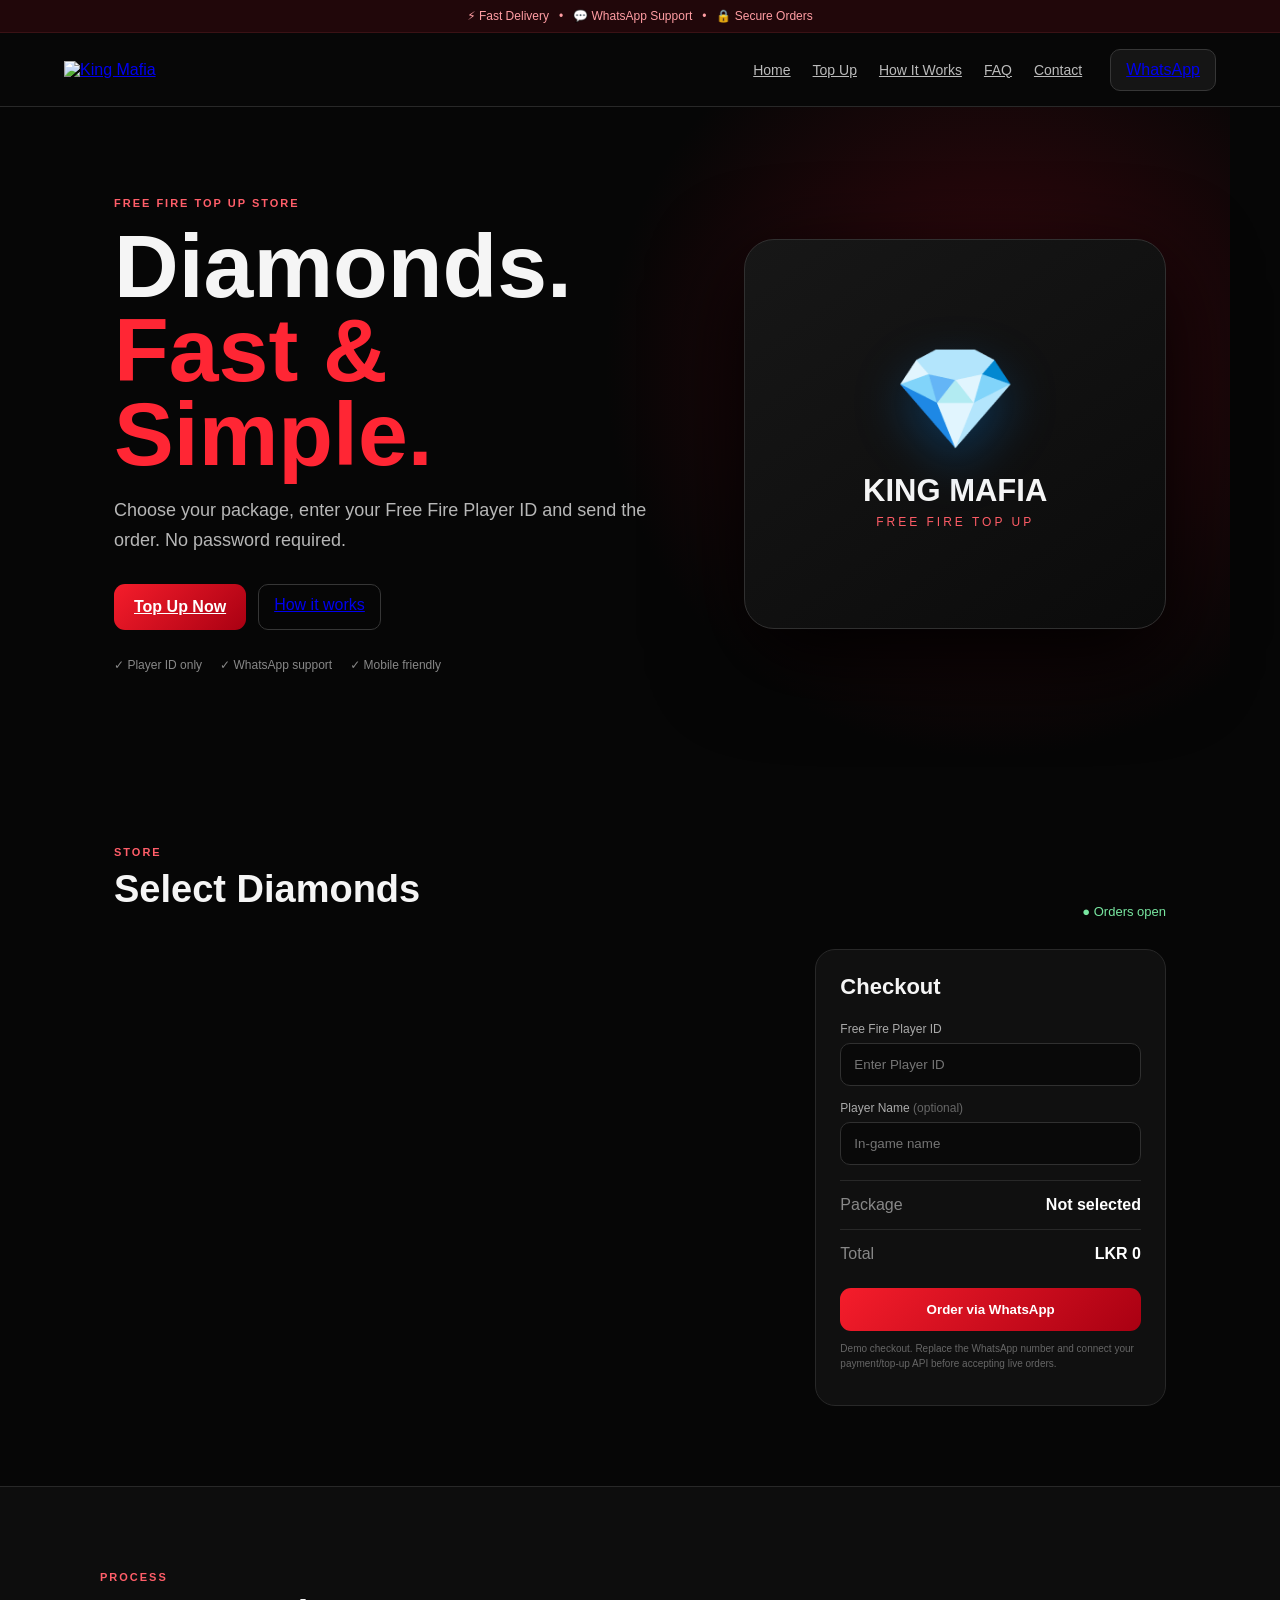
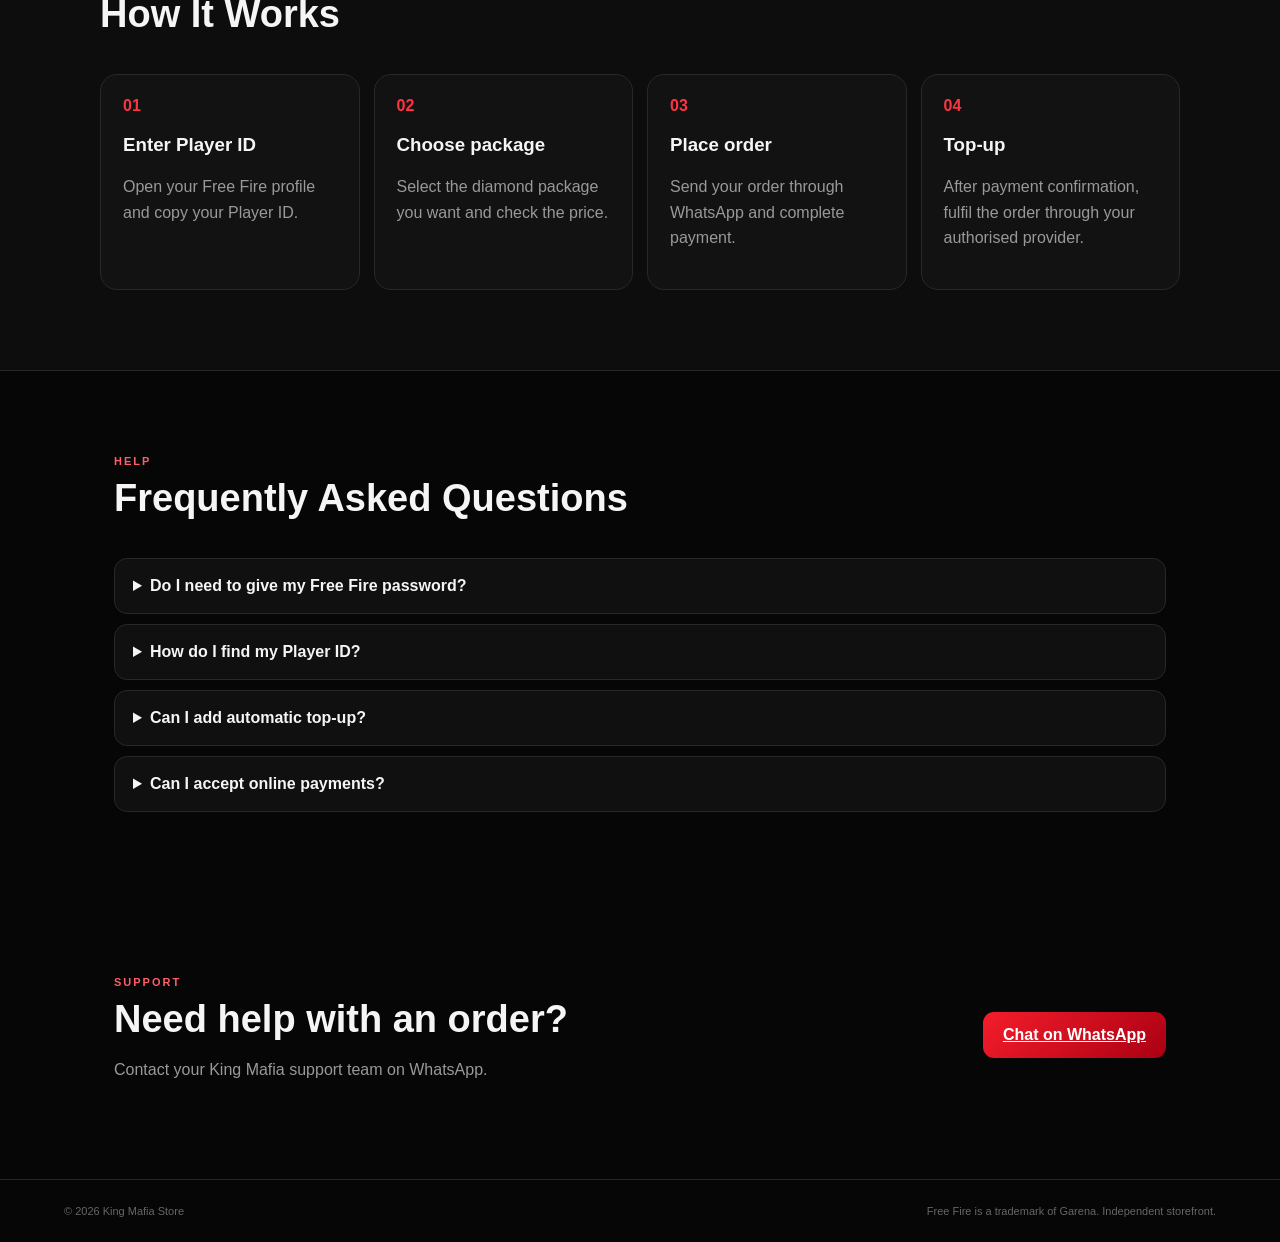
==== index.html @ d9c5e910 "Add files via upload" ====
<!doctype html>
<html lang="en">
<head>
<meta charset="utf-8"><meta name="viewport" content="width=device-width,initial-scale=1">
<title>King Mafia Store | Free Fire Top Up</title>
<meta name="description" content="King Mafia Store - Free Fire diamond top up. Fast ordering and WhatsApp support.">
<link rel="stylesheet" href="style.css">
</head>
<body>
<div class="topbar">⚡ Fast Delivery &nbsp; • &nbsp; 💬 WhatsApp Support &nbsp; • &nbsp; 🔒 Secure Orders</div>
<header>
  <a href="#home" class="logo"><img src="assets/logo.png" alt="King Mafia"></a>
  <nav><a href="#home">Home</a><a href="#topup">Top Up</a><a href="#how">How It Works</a><a href="#faq">FAQ</a><a href="#contact">Contact</a></nav>
  <a class="wa" href="https://wa.me/94700000000" target="_blank">WhatsApp</a>
</header>

<main>
<section id="home" class="hero">
  <div class="hero-copy">
    <div class="badge">FREE FIRE TOP UP STORE</div>
    <h1>Diamonds.<br><span>Fast & Simple.</span></h1>
    <p>Choose your package, enter your Free Fire Player ID and send the order. No password required.</p>
    <div class="hero-actions"><a class="btn" href="#topup">Top Up Now</a><a class="ghost" href="#how">How it works</a></div>
    <div class="trust"><span>✓ Player ID only</span><span>✓ WhatsApp support</span><span>✓ Mobile friendly</span></div>
  </div>
  <div class="hero-art"><div class="diamond">💎</div><div class="art-title">KING MAFIA</div><div class="art-sub">FREE FIRE TOP UP</div></div>
</section>

<section id="topup" class="section">
  <div class="heading"><div><small>STORE</small><h2>Select Diamonds</h2></div><div class="status">● Orders open</div></div>
  <div class="store-grid">
    <div id="packages" class="packages"></div>
    <aside class="checkout">
      <h3>Checkout</h3>
      <label>Free Fire Player ID<input id="playerId" placeholder="Enter Player ID" inputmode="numeric"></label>
      <label>Player Name <span>(optional)</span><input id="playerName" placeholder="In-game name"></label>
      <div class="selected"><span>Package</span><strong id="chosen">Not selected</strong></div>
      <div class="selected"><span>Total</span><strong id="price">LKR 0</strong></div>
      <button id="order" class="btn wide">Order via WhatsApp</button>
      <p class="tiny">Demo checkout. Replace the WhatsApp number and connect your payment/top-up API before accepting live orders.</p>
    </aside>
  </div>
</section>

<section id="how" class="section dark">
  <div class="heading"><div><small>PROCESS</small><h2>How It Works</h2></div></div>
  <div class="steps">
    <div><b>01</b><h3>Enter Player ID</h3><p>Open your Free Fire profile and copy your Player ID.</p></div>
    <div><b>02</b><h3>Choose package</h3><p>Select the diamond package you want and check the price.</p></div>
    <div><b>03</b><h3>Place order</h3><p>Send your order through WhatsApp and complete payment.</p></div>
    <div><b>04</b><h3>Top-up</h3><p>After payment confirmation, fulfil the order through your authorised provider.</p></div>
  </div>
</section>

<section id="faq" class="section">
  <div class="heading"><div><small>HELP</small><h2>Frequently Asked Questions</h2></div></div>
  <div class="faq">
    <details><summary>Do I need to give my Free Fire password?</summary><p>No. The demo flow only asks for the Player ID. Never ask customers for their password.</p></details>
    <details><summary>How do I find my Player ID?</summary><p>Open Free Fire, open your profile and copy the numeric Player ID shown there.</p></details>
    <details><summary>Can I add automatic top-up?</summary><p>Yes. A legitimate top-up provider API can be connected to the backend after the website is ready.</p></details>
    <details><summary>Can I accept online payments?</summary><p>Yes. A supported payment gateway can be added after the business/payment account is set up.</p></details>
  </div>
</section>

<section id="contact" class="contact">
  <div><small>SUPPORT</small><h2>Need help with an order?</h2><p>Contact your King Mafia support team on WhatsApp.</p></div>
  <a class="btn" href="https://wa.me/94700000000" target="_blank">Chat on WhatsApp</a>
</section>
</main>
<footer><div>© 2026 King Mafia Store</div><div>Free Fire is a trademark of Garena. Independent storefront.</div></footer>
<script src="script.js"></script>
</body></html>
---- style.css ----
:root{--bg:#060606;--panel:#101010;--panel2:#151515;--text:#f5f5f5;--muted:#a0a0a0;--red:#f51d2b;--red2:#a90012;--line:#282828}
*{box-sizing:border-box}html{scroll-behavior:smooth}body{margin:0;background:var(--bg);color:var(--text);font-family:Inter,Arial,system-ui,sans-serif}.topbar{text-align:center;background:#21070a;color:#ff9da3;padding:9px;font-size:12px;border-bottom:1px solid #3a1215}header{height:74px;position:sticky;top:0;z-index:20;display:flex;align-items:center;gap:28px;padding:0 5%;background:#080808eF;border-bottom:1px solid var(--line);backdrop-filter:blur(12px)}.logo img{width:135px;height:58px;object-fit:contain}nav{display:flex;gap:22px;margin-left:auto}nav a{color:#bbb;font-size:14px}nav a:hover{color:#fff}.wa,.ghost{border:1px solid #363636;border-radius:10px;padding:11px 15px}.wa{background:#151515}.hero{min-height:650px;max-width:1180px;margin:auto;padding:90px 5%;display:grid;grid-template-columns:1.15fr .85fr;gap:60px;align-items:center;background:radial-gradient(circle at 80% 40%,#3b080e 0,transparent 38%)}.badge,small{font-size:11px;letter-spacing:2px;color:#ff5e69;font-weight:800}.hero h1{font-size:clamp(52px,7vw,90px);line-height:.94;margin:15px 0}.hero h1 span{color:#ff2634}.hero p{font-size:18px;color:#b7b7b7;line-height:1.7;max-width:620px}.hero-actions{display:flex;gap:12px;margin:28px 0}.btn{display:inline-block;border:0;background:linear-gradient(135deg,var(--red),var(--red2));color:#fff;padding:14px 20px;border-radius:11px;font-weight:800;cursor:pointer}.trust{display:flex;flex-wrap:wrap;gap:18px;color:#888;font-size:12px}.hero-art{height:390px;border:1px solid #303030;border-radius:30px;background:linear-gradient(145deg,#171717,#0b0b0b);display:grid;place-content:center;text-align:center;box-shadow:0 30px 90px #000}.diamond{font-size:100px;filter:drop-shadow(0 20px 25px #008cff44)}.art-title{font-weight:900;font-size:31px;margin-top:15px}.art-sub{font-size:12px;color:#ff5d67;letter-spacing:3px;margin-top:6px}.section{max-width:1180px;margin:auto;padding:80px 5%}.dark{max-width:none;background:#0d0d0d;border-block:1px solid var(--line)}.dark>*{max-width:1080px;margin-left:auto;margin-right:auto}.heading{display:flex;justify-content:space-between;align-items:end;margin-bottom:30px}.heading h2{font-size:38px;margin:8px 0}.status{color:#78e6a0;font-size:13px}.store-grid{display:grid;grid-template-columns:1.55fr .8fr;gap:22px}.packages{display:grid;grid-template-columns:repeat(2,1fr);gap:14px}.pkg{border:1px solid var(--line);background:var(--panel);padding:22px;border-radius:17px;cursor:pointer;transition:.18s}.pkg:hover,.pkg.active{border-color:#ff3a46;background:#151515;transform:translateY(-2px)}.pkg .d{font-size:22px;font-weight:900}.pkg .p{color:#ff626b;font-weight:800;margin-top:8px}.pkg .label{float:right;font-size:10px;padding:5px 8px;background:#2b0d11;border-radius:99px;color:#ff7981}.checkout{background:var(--panel);border:1px solid var(--line);border-radius:20px;padding:24px;height:max-content;position:sticky;top:92px}.checkout h3{margin-top:0;font-size:22px}.checkout label{display:block;color:#aaa;font-size:12px;margin:15px 0}.checkout label span{color:#666}.checkout input{display:block;width:100%;margin-top:7px;background:#090909;border:1px solid #303030;border-radius:10px;padding:13px;color:#fff;outline:none}.checkout input:focus{border-color:#ff3945}.selected{display:flex;justify-content:space-between;padding:15px 0;border-top:1px solid var(--line);color:#888}.selected strong{color:#fff;text-align:right}.wide{width:100%;margin-top:10px}.tiny{font-size:10px;line-height:1.5;color:#666}.steps{display:grid;grid-template-columns:repeat(4,1fr);gap:14px}.steps div{border:1px solid var(--line);background:#121212;border-radius:17px;padding:22px}.steps b{color:#ff3441}.steps p,.contact p{color:#999;line-height:1.6}.faq{display:grid;gap:10px}.faq details{border:1px solid var(--line);background:#101010;border-radius:13px;padding:18px}.faq summary{cursor:pointer;font-weight:700}.faq p{color:#999;line-height:1.6}.contact{max-width:1180px;margin:auto;padding:80px 5%;display:flex;justify-content:space-between;align-items:center;gap:25px}.contact h2{font-size:38px;margin:8px 0}.contact .btn{white-space:nowrap}footer{padding:25px 5%;border-top:1px solid var(--line);display:flex;justify-content:space-between;color:#666;font-size:11px;gap:15px}
@media(max-width:850px){header{padding:0 4%;gap:10px}nav{display:none}.wa{margin-left:auto}.hero{grid-template-columns:1fr;padding-top:55px}.hero-art{height:260px}.store-grid{grid-template-columns:1fr}.checkout{position:static}.packages{grid-template-columns:1fr}.steps{grid-template-columns:1fr 1fr}.contact{flex-direction:column;align-items:flex-start}footer{flex-direction:column}}
@media(max-width:520px){.steps{grid-template-columns:1fr}.hero h1{font-size:52px}.section{padding:60px 5%}.heading{align-items:flex-start;gap:10px;flex-direction:column}}
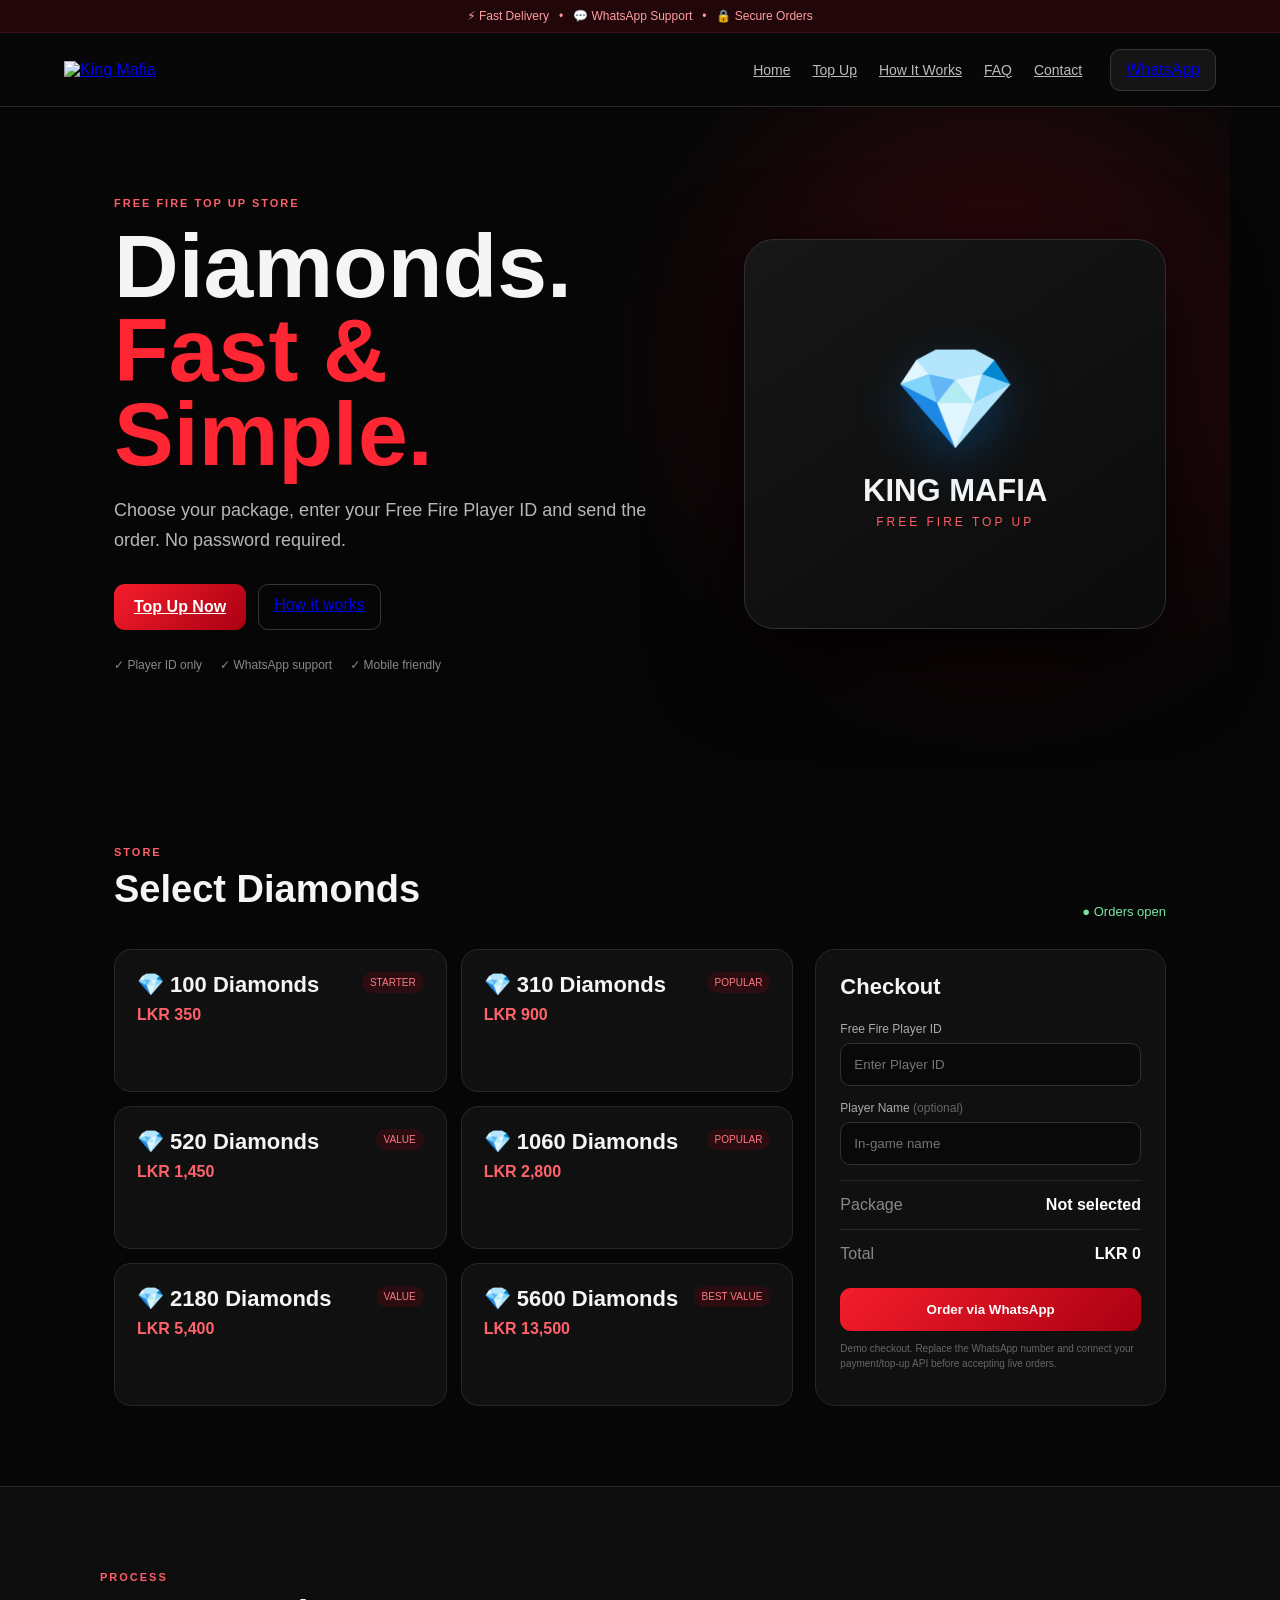
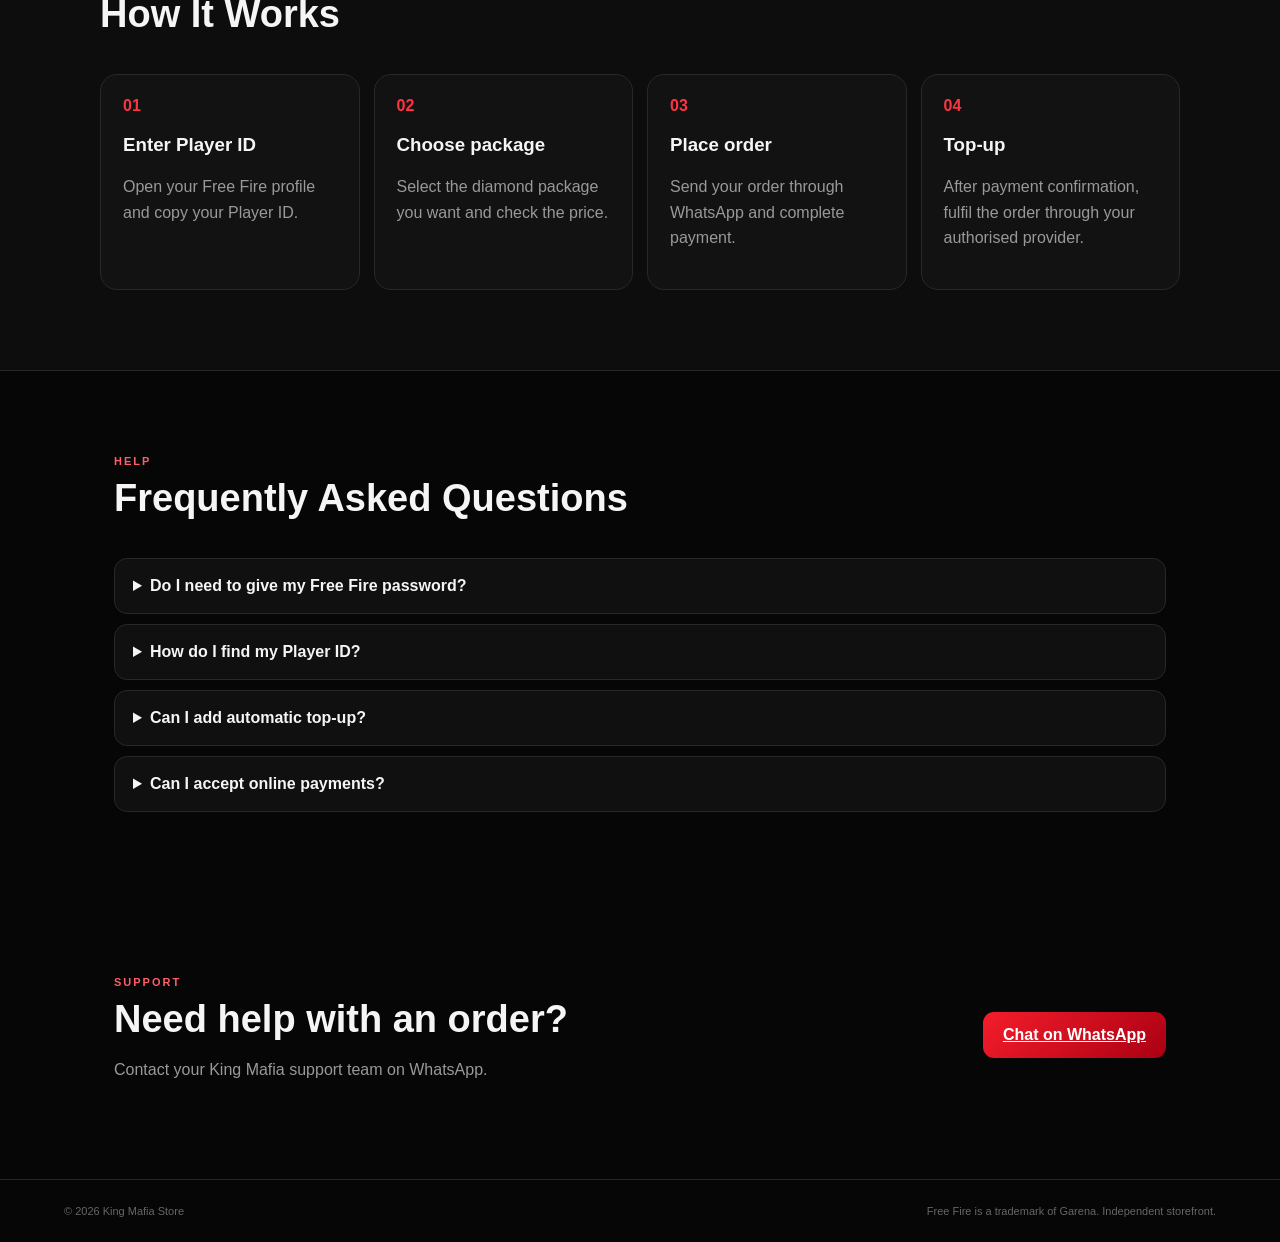
==== commit deb1c8ec: "Add files via upload" ====
--- a/index.html
+++ b/index.html
@@ -11,7 +11,7 @@
 <header>
   <a href="#home" class="logo"><img src="assets/logo.png" alt="King Mafia"></a>
   <nav><a href="#home">Home</a><a href="#topup">Top Up</a><a href="#how">How It Works</a><a href="#faq">FAQ</a><a href="#contact">Contact</a></nav>
-  <a class="wa" href="https://wa.me/94700000000" target="_blank">WhatsApp</a>
+  <a class="wa" href="https://wa.me/94779112195" target="_blank">WhatsApp</a>
 </header>
 
 <main>
@@ -64,7 +64,7 @@
 
 <section id="contact" class="contact">
   <div><small>SUPPORT</small><h2>Need help with an order?</h2><p>Contact your King Mafia support team on WhatsApp.</p></div>
-  <a class="btn" href="https://wa.me/94700000000" target="_blank">Chat on WhatsApp</a>
+  <a class="btn" href="https://wa.me/94779112195" target="_blank">Chat on WhatsApp</a>
 </section>
 </main>
 <footer><div>© 2026 King Mafia Store</div><div>Free Fire is a trademark of Garena. Independent storefront.</div></footer>
